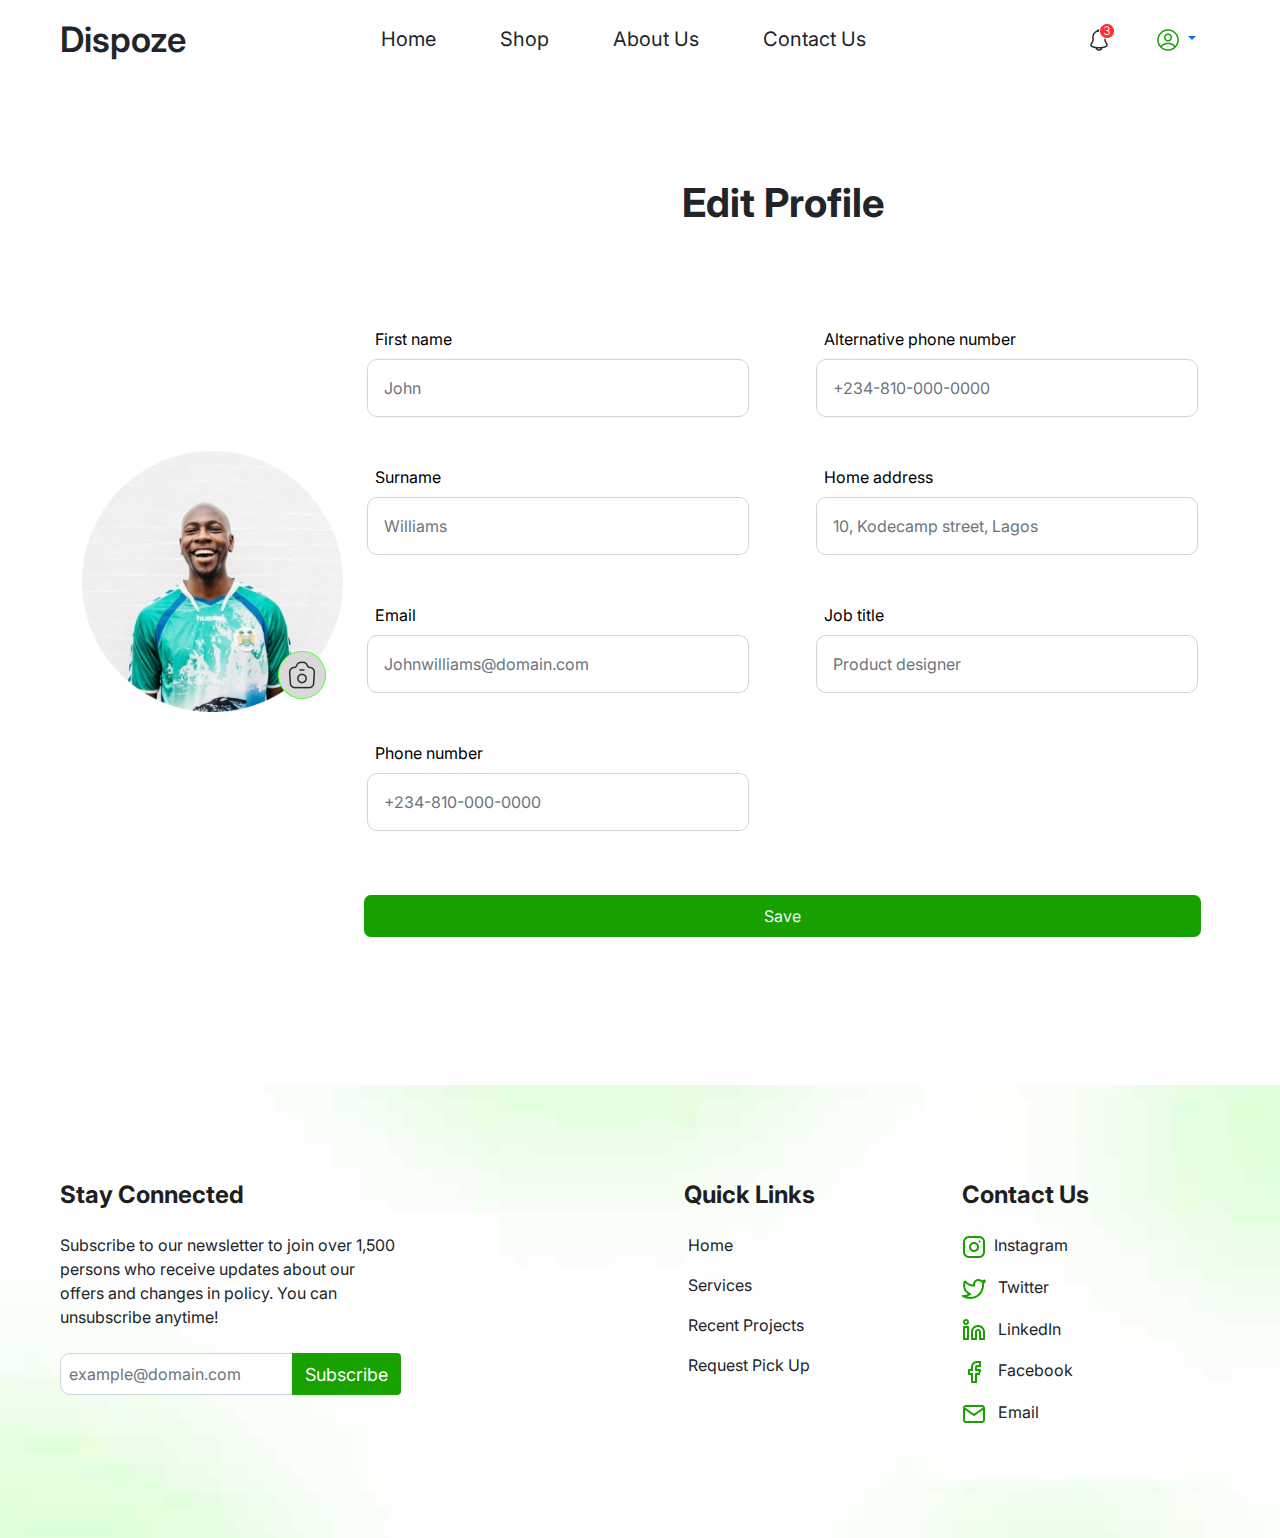
==== edit.html @ 6ff1b506 "project" ====
<!DOCTYPE html>
<html lang="en">
<head>
    <meta charset="UTF-8">
    <meta http-equiv="X-UA-Compatible" content="IE=edge">
    <meta name="viewport" content="width=device-width, initial-scale=1.0">
    <title>edit-profile</title>
    <link rel="stylesheet" href="css/bootstrap.css">
    <link rel="stylesheet" href="css/bootstrap.min.css">
    <link rel="stylesheet" href="css/style.css">

    <link rel="preconnect" href="https://fonts.googleapis.com">
    <link rel="preconnect" href="https://fonts.gstatic.com" crossorigin>
    <link href="https://fonts.googleapis.com/css2?family=Poppins:ital,wght@0,300;0,400;1,100;1,300;1,400&display=swap" rel="stylesheet">
    
    <link rel="preconnect" href="https://fonts.googleapis.com">
    <link rel="preconnect" href="https://fonts.gstatic.com" crossorigin>
    <link href="https://fonts.googleapis.com/css2?family=Inter:wght@100;200;300;400;500;600;700;800;900&family=Poppins:ital,wght@0,300;0,400;1,100;1,300&display=swap" rel="stylesheet">
</head>
<body>

    <!-- header for non registered members -->
    <header class="container-fluid">
        <nav class="navbar navbar-expand-lg">
            <div class="container-fluid px-2 px-lg-5">
                <a class="navbar-brand text-dark" style="font-weight: 600; font-size: 35px;" href="#">Dispoze</a>
              <button class="navbar-toggler navbar-light border-0" type="button" data-bs-toggle="collapse" data-bs-target="#navbarSupportedContent" aria-controls="navbarSupportedContent" aria-expanded="false" aria-label="Toggle navigation">
                <span class="navbar-toggler-icon"></span>
              </button>
              <div class="collapse navbar-collapse" id="navbarSupportedContent">
                <ul class="navbar-nav ms-auto mb-lg-0">
                    <li class="nav-item me-4">
                        <a class="text-decoration-none text-dark d-lg-none" style="font-weight: 400; font-size: 18px;" href="#">MENU</a>
                      </li>
                      <li class="nav-item me-5">
                        <a class="nav-link nv-link active link-dark" style="font-weight: 400; font-size: 20px;" aria-current="page" href="#"><img src="img/home.png" alt="icon" class="me-4 d-lg-none">Home</a>
                      </li>
                  <li class="nav-item me-5">
                    <a class="nav-link nv-link link-dark" style="font-weight: 400; font-size: 20px;" href="shop.html"><img src="img/shop.png" alt="icon" class="me-4 d-lg-none">Shop</a>
                  </li>
                  <li class="nav-item me-5">
                    <a class="nav-link nv-link link-dark" style="font-weight: 400; font-size: 20px;" href="#"> <img src="img/people.png" alt="icon" class="me-4 d-lg-none">About Us</a>
                  </li>
                  
                  <li class="nav-item me-5">
                    <a class="nav-link nv-link link-dark" style="font-weight: 400; font-size: 20px;" href="#"><img src="img/messages-3.png" alt="icon" class="me-4 d-lg-none">Contact Us</a>
                  </li>
                  <li class="d-none">
                    <a class="nav-link disabled">Disabled</a>
                  </li>         
                </ul>
                <ul class="navbar-nav ms-auto mb-2 mb-lg-0">
                    <li class="nav-item mt-1">
                        <button type="button" class="btn btn-outline-white px-0 px-lg-3 py-0 me-lg-3" id="not-btn" data-bs-toggle="modal" data-bs-target="#staticBackdrop">
                            <img src="img/notification.png" class="img-fluid" alt="logo"><span class="d-lg-none ps-1 ms-3" style="font-weight: 400; font-size: 20px;">Notifications</span>
                        </button>
                    </li>
                    <li class="nav-item dropdown d-none d-lg-block">
                      <a class="nav-link dropdown-toggle me-lg-3" href="#" id="navbarDropdown" role="button" data-bs-toggle="dropdown" aria-expanded="false">
                        <img src="img/profile-circle.png" class="img-fluid" alt="icon" >
                      </a>
                     
                      <ul class="dropdown-menu dropdown-menu-end" aria-labelledby="navbarDropdown">
                            <li><a class="dropdown-item" style="font-weight: 400; font-size: 18px;" href="#"><img src="img/profile-circle.png" alt="icon" class="me-3">Profile</a></li>
                            <li><hr class="dropdown-divider"></li>
                            <li><a class="dropdown-item" style="font-weight: 400; font-size: 18px; color :#FA0000;" href="#"><img src="img/logout.png" alt="icon" class="me-3">Sign-Out</a></li>
                      </ul>
                    </li>
                    <li class="nav-item mb-1 d-lg-none">
                        <a class="nav-link link-dark" href="#"><img src="img/profile-circle.png" alt="icon"><span class="d-lg-none ps-4" style="font-weight: 400; font-size: 24px;">Profile</span></a>
                    </li>
                    <li class="nav-item mb-1 d-lg-none">
                        <a class="nav-link" href="#" style="font-weight: 400; font-size: 24px; color :#FA0000;"><img src="img/logout.png" alt="icon" class="pe-4">Sign-Out</a>
                    </li>
                </ul>
              </div>
            </div>
        </nav>
    </header>


    <section id="hero">
        <div>
            <div class="container-fluid">
                <div class="row outskirt">
                    <div class="col-lg-3 col-12 d-flex align-items-center text-center marg-btm">
                        <div class="image-section position-relative">
                            <h1 class="fw-bold d-lg-none my-4 mt-4" id="nav-toggler">Edit Profile</h1>
                            <img src="img/Ellipse 35.png" alt="image of John" class="img-fluid first-img">
                            <img src="img/Group 17.png" alt="" class="img-fluid position-absolute secnd-img">
                        </div>
                    </div>
                    <div class="col-lg-9 col-12">
                        <div class="text-section text-center d-none d-lg-block">
                            <h1 class="fw-bold">Edit Profile</h1>
                        </div>
                        <div class="form-section">
                            <div class="row">
                                <div class="d-lg-flex justify-content-between">
                                    <div class="col-lg-6 col-12 first">
                                        <form action="">
                                            <div class="mb-5">
                                                <label for="first_name" class="form-label ms-2">First name</label>
                                                <input type="text" class="form-control p-3" id="first_name" aria-describedby="emailHelp" placeholder="John">
                                            </div>
                                            <div class="mb-5">
                                                <label for="surname" class="form-label ms-2">Surname</label>
                                                <input type="text" class="form-control p-3" id="surname" aria-describedby="emailHelp" placeholder="Williams">
                                            </div>
                                            <div class="mb-5">
                                                <label for="exampleInputEmail1" class="form-label ms-2">Email</label>
                                                <input type="email" class="form-control p-3" id="exampleInputEmail1" aria-describedby="emailHelp" placeholder="Johnwilliams@domain.com">
                                            </div>
                                            <div class="mb-5">
                                                <label for="phone_no" class="form-label ms-2">Phone number</label>
                                                <input type="number" class="form-control p-3" id="phone_no" aria-describedby="emailHelp" placeholder="+234-810-000-0000">
                                            </div>
                                        </form>
                                    </div>
                                    <div class="col-lg-6 col-12 secnd">
                                        <form action="">
                                            <div class="mb-5">
                                                <label for="phone_no" class="form-label ms-2">Alternative phone number</label>
                                                <input type="number" class="form-control p-3" id="phone_no" aria-describedby="emailHelp" placeholder="+234-810-000-0000">
                                            </div>
                                            <div class="mb-5">
                                                <label for="home_address" class="form-label ms-2">Home address</label>
                                                <input type="text" class="form-control p-3" id="home_address" aria-describedby="emailHelp" placeholder="10, Kodecamp street, Lagos">
                                            </div>
                                            <div class="mb-5">
                                                <label for="Product_designer" class="form-label ms-2">Job title</label>
                                                <input type="text" class="form-control p-3" id="exampleInputEmail1" aria-describedby="emailHelp" placeholder="Product designer">
                                            </div>
                                        </form>
                                    </div>
                                </div>
                                <div class="btn-sectionII mt-3 mb-5">
                                    <div class="d-grid mx-auto">
                                        <button class="btn text-light p-2" type="button">Save</button>
                                    </div>
                                </div>
                            </div>
                        </div>
                    </div>
                </div>
            </div>
        </div>
    </section>

    <footer class="container-fluid">
        <div class=" px-2 px-lg-5 py-5">
            <div class="row my-lg-5">
              <div class="col-12 col-lg-6 col-md-12 mb-4 mb-lg-0">
                <h6 class="mb-4" style="font-weight: 700; font-size: 24px; color: #1F1F1F;">Stay Connected</h6>
                <p id="width" class="w-75 mb-4 width-md" style="font-weight: 400; font-size: 16px;">Subscribe to our newsletter to join over 1,500 persons who receive updates about our offers and changes in policy. You can unsubscribe anytime!</p>
                <div class="input-group flex-column flex-md-row flex-lg-row w-75" id="width">
                    <input type="email" class="form-control mb-3 mb-md-0 mb-lg-0 p-2" placeholder="example@domain.com" aria-label="Recipient's email" aria-describedby="button-addon2" id="width">
                    <button class="btn py-0" style="font-weight: 400; font-size: 18px; background-color:  #17A200; color: #fff;" type="button" id="button-addon2">Subscribe</button>
                </div>
              </div>
              <div class="col-12 col-lg-6 col-md-12 ps-lg-5 pt-3 pt-md-2 pt-lg-0">
                <div class="row">
                    <div class="col-12 col-md-6 ps-lg-2 pe-md-5">
                        <h6 class="mb-4" style="font-weight: 700; font-size: 24px; color: #1F1F1F;">Quick Links</h6>
                        <ul class="list-unstyled ps-1">
                            <li class="mb-3">
                                <a class="text-decoration-none text-dark" style="font-weight: 400; font-size: 16px; color: #383838;" href="#">Home</a>
                            </li>
                            <li class="mb-3">
                                <a class="text-decoration-none text-dark" style="font-weight: 400; font-size: 16px; color: #383838;" href="#">Services</a>
                            </li>
                            <li class="mb-3"> 
                                <a class="text-decoration-none text-dark" style="font-weight: 400; font-size: 16px; color: #383838;" href="#">Recent Projects</a>
                            </li>
                            <li class="mb-3">
                                <a class="text-decoration-none text-dark" style="font-weight: 400; font-size: 16px; color: #383838;" href="#">Request Pick Up</a>
                            </li>
                        </ul>
                    </div>
                    <div class="col-12 col-md-6 ps-lg-2 ps-md-5">
                        <h6 class="mb-4" style="font-weight: 700; font-size: 24px; color: #1F1F1F;">Contact Us</h6>
                        <ul class="list-unstyled">
                            <li class="mb-3">
                                <a class="text-decoration-none text-dark" style="font-weight: 400; font-size: 16px; color: #383838;" href="#"><img src="img/instagram 1.png" alt="logo" class="me-2">Instagram</a>
                            </li>
                            <li class="mb-3">
                                <a class="text-decoration-none text-dark" style="font-weight: 400; font-size: 16px; color: #383838;" href="#"><img src="img/twitter 1.png" alt="logo" class="me-2"> Twitter</a>
                            </li>
                            <li class="mb-3">
                                <a class="text-decoration-none text-dark" style="font-weight: 400; font-size: 16px; color: #383838;" href="#"><img src="img/linkedin 1.png" alt="logo" class="me-2"> LinkedIn</a>
                            </li>
                            <li class="mb-3">
                                <a class="text-decoration-none text-dark" style="font-weight: 400; font-size: 16px; color: #383838;" href="#"><img src="img/facebook 1.png" alt="logo" class="me-2"> Facebook</a>
                            </li>
                            <li class="mb-3">
                                <a class="text-decoration-none text-dark" style="font-weight: 400; font-size: 16px; color: #383838;" href="mailto:somebody@domain.com"><img src="img/mail 1.png" alt="logo" class="me-2"> Email</a>
                            </li>
                        </ul>
                    </div>
                  </div>
              </div>
            </div>
        </div>
    </footer>
    
    <script src="js/bootstrap.min.js"></script>
    <script src="js/header-footer-new.js"></script>
    <script src="js/edit.js"></script>

</body>
</html>
---- css/style.css ----
* {
    padding: 0;
    margin: 0;
    box-sizing: border-box;
}

body {
    font-family: 'Inter', sans-serif !important;
}



/* header, footer {
    font-family: 'Inter', sans-serif !important;
} */

.nv-link:hover {
    color: #17A200 !important;
    border-bottom: 4px solid #17A200 !important;
}

.nv-lin:hover, footer a:hover {
    text-decoration: underline !important;
}

footer {
    background: url(../img/background_3.jpg) center/cover no-repeat;
}

#width {
    width: 60% !important;
}

#nav-toggler {
    /* position: absolute; */
    left: 0%;
    top: -37%;
    border: none !important;
}



#hero .outskirt {
    padding: 100px 70px;
}

#hero .first, #hero .secnd {
    width: 46%;
}

label {
    color: #000000;
}

input[type= text], input[type= email], input[type= number], input[type="password"] {
    border-radius: 10px;
}

.text-section {
    margin-bottom: 100px;
}
.btn-section {
    background: #17A200;
    opacity: 0.5;
    border-radius: 7px;
    width: 98%;
    margin: auto;
}
.btn-sectionII {
    background: #17A100;
    border-radius: 7px;
    width: 98%;
    margin: auto;
}

.secnd-img {
    bottom: 5%;
    left: 75%;
}
/* .btn-sectionIII {
    background: #18a20083;
    background: #19A200;
    opacity: 0.5;
    border-radius: 7px;
    width: 99%;
    margin: auto;
} */

/* .secnd-img {
    bottom: 5%;
    left: 75%;
} */

/* #login .login-form {
    width: 55%;
} */

/* #login .text-area {
    margin: 80px 0;
} */

/* #login a:hover {
    text-decoration: underline !important;
} */




 
/* .line-box {
    position: relative;
    width: 60%;
    height: 20px;
    margin: auto;
} */

/* .line {
    width: 100%;
    position: absolute;
    z-index: -50;
} */

/* .text {
    width: 30%;
    height: 20px;
    background-color: white;
    margin: auto;
    text-align: center;
    z-index: 50;
} */


/* #login .view {
    bottom: 12%;
    right: 0;
} */


/* #login .account {
    margin-bottom: 80px;
} */

/* #login .line-box {
    margin-bottom: 40px;
} */


/* #show {
    display: none;
} */

/* .view-eye {
    display: block !important;
} */

/* .hide-eye {
    display: none !important;
} */

/* .view:focus {
    box-shadow: none !important;
} */





@media (max-width: 426px) {

    #width {
        width: 100% !important;
    }

    .input-group .form-control, .input-group #button-addon2  {
        border-radius: 7px !important;
    }



    #hero .outskirt {
        padding: 0;
        /* margin: 0 !important; */
    }

    .image-section {
        width: 100%;
        margin: auto;
    }

    .image-section .first-img {
        width: 50%;
        text-align: center !important;
        margin: auto !important;
    }

    .image-section .secnd-img {
        width: 10%;
        bottom: 5%;
        left: 65%;
    }

    #hero .first, #hero .secnd {
        width: 100%;
    }

    .btn-section, .btn-sectionII {
        width: 50%;
        margin-bottom: 150px !important;
    }

    .contact {
        margin-top: 20px !important;
    }

    .mb-5 {
        margin-bottom: 20px !important;
    }

    .marg-btm {
        margin-bottom: 50px;
    }

    #width {
        width: 100% !important;
    }

    .input-group .form-control, .input-group #button-addon2  {
        border-radius: 7px !important;
    }

    .navbar a {
        font-size: 30px !important;
    }

    /* #login .text-area p {
        font-size: 13px;
    } */

    /* #login .login-form {
        width: 100%;
    } */

    /* .line-box {
        width: 100%;
    } */
    
    /* .text {
        width: 40%;
    } */

    /* .line-box p {
        font-size: 13px;
    } */
}



@media (min-width: 427px) and (max-width: 800px) {


    .nav-link {
        color: black !important;
    }

    .nav-link.active {
        border-bottom: none !important;
    }

    #sign-up {
        background-color: transparent !important;
    }

    .width-md {
        width: 100% !important;
    }



    #hero .outskirt {
        padding: 0;
        /* margin: 0 !important; */
    }

    .image-section {
        width: 100%;
        margin: auto;
    }

    .image-section .first-img {
        width: 40%;
        text-align: center !important;
        margin: auto !important;
    }

    .image-section .secnd-img {
        width: 8%;
        bottom: 5%;
        left: 60%;
    }

    #hero .first, #hero .secnd {
        width: 100%;
    }

    .btn-section, .btn-sectionII {
        width: 50%;
        margin-bottom: 150px !important;
    }

    .mb-5 {
        margin-bottom: 20px !important;
    }

    .marg-btm {
        margin-bottom: 50px;
    }

    header, #hero {
        padding: 0 50px;
    }

    .navbar {
        padding: 0 30px;
    }

    .nav-link {
        color: black !important;
    }

    .nav-link.active {
        border-bottom: none !important;
    }

    /* #sign-up {
        background-color: transparent !important;
    } */

    .width-md {
        width: 100% !important;
    }

    /* #login .login-form {
        width: 70%;
    } */

    /* .line-box {
        width: 70%;
    } */

    /* .text {
        width: 45%;
    } */
}












/* @import url('https://fonts.googleapis.com/css2?family=Inter:wght@400;600&display=swap'); */






/* footer background */
/* .last {
    height: 60vh;
    width: 100%;
    background-color: rgba(141, 240, 121, 0.056); 
    position: relative;
    overflow: hidden;
    z-index: -10;
}

.sidefade1 {
    position: absolute;
    width: 10%;
    height: 10vh;
    background-color: rgba(141, 240, 121, 0.1); 
    border-radius: 50%;
    right: -1%;
    top: -6%;
    box-shadow: 2px 25px 25px 55px rgba(141, 240, 121, 0.1);
    z-index: -5;
}

.sidefade2 {
    position: absolute;
    width: 10%;
    height: 10vh;
    background-color: rgba(141, 240, 121, 0.1);
    border-radius: 50%;
    left: -1%;
    bottom: -6%;
    box-shadow: 2px 25px 25px 55px rgba(141, 240, 121, 0.1);
    z-index: -5;
}

.sidefade3 {
    position: absolute;
    width: 10%;
    height: 10vh;
    background-color: rgba(141, 240, 121, 0.1);
    border-radius: 50%;
    left: 15%;
    top: -2%;
    box-shadow: 2px 25px 25px 55px rgba(141, 240, 121, 0.1);
    z-index: -5;
}

.sidefade4 {
    position: absolute;
    width: 10%;
    height: 10vh;
    background-color: rgba(141, 240, 121, 0.1);
    border-radius: 50%;
    right: 15%;
    bottom: -2%;
    box-shadow: 2px 25px 25px 55px rgba(141, 240, 121, 0.1);
    z-index: -5;
}

.container-flex {
    display: flex;
    justify-content: space-between;
    align-items: center;
    width: 80%;
    margin: auto;
    height: 100%;
} */
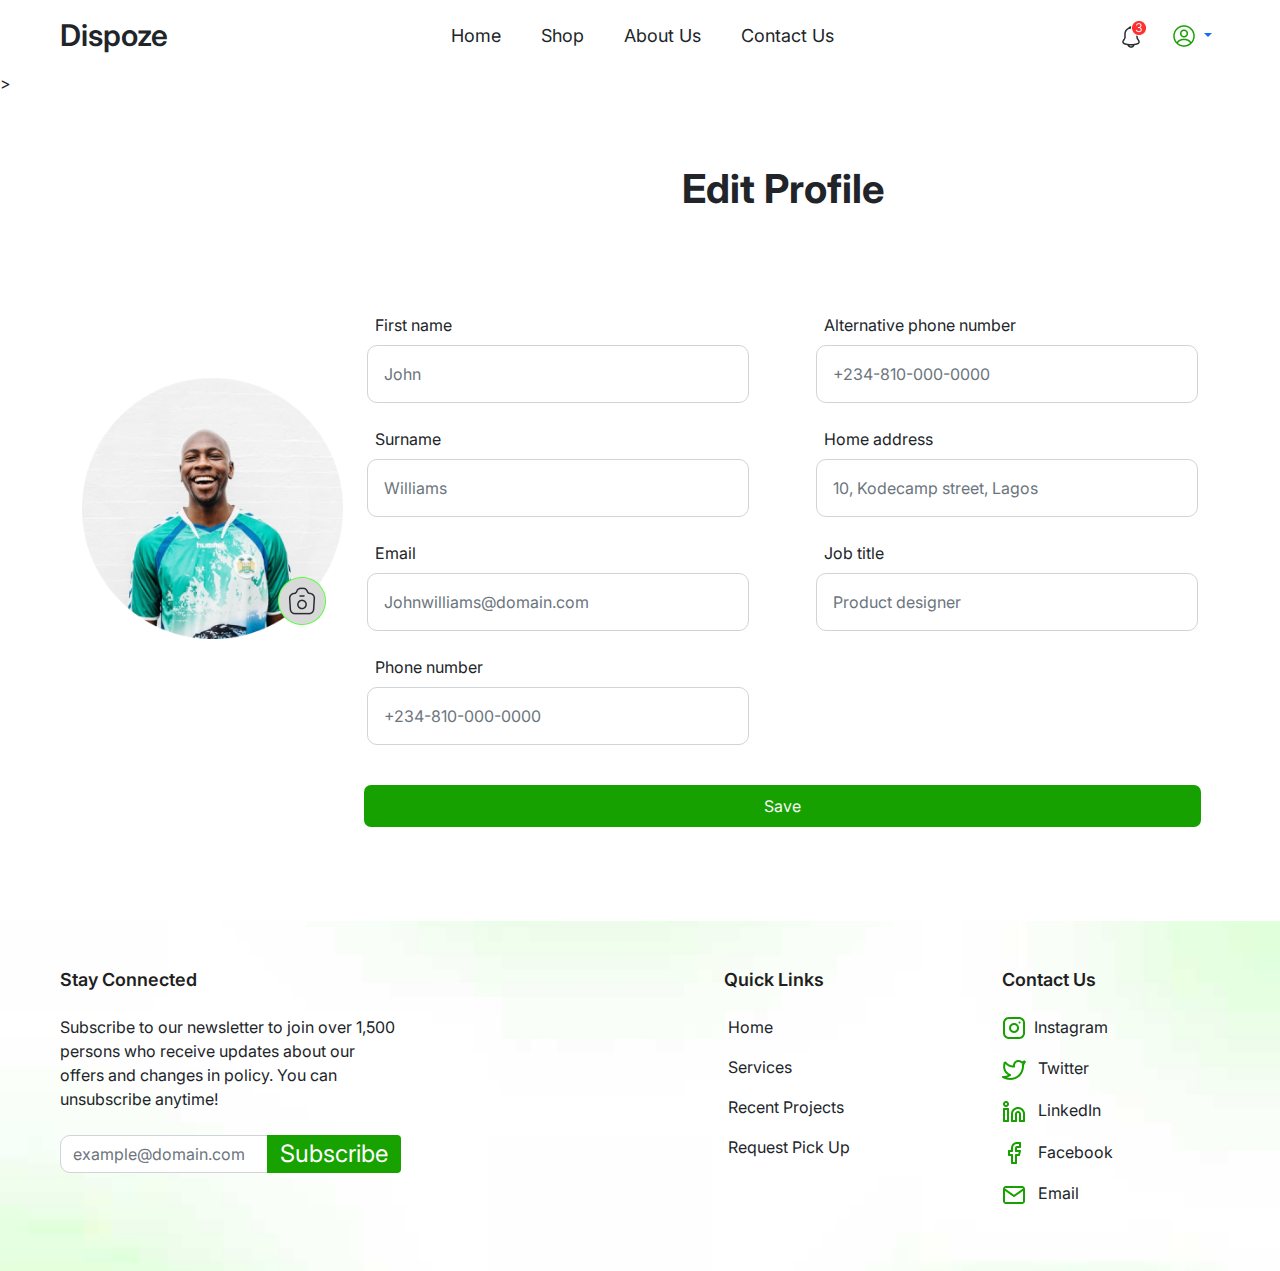
==== commit c1b8b1a1: "kodecamp-dizpose-profile" ====
--- a/edit.html
+++ b/edit.html
@@ -19,31 +19,30 @@
 </head>
 <body>
 
-    <!-- header for non registered members -->
+    <!-- header for registered users -->
     <header class="container-fluid">
         <nav class="navbar navbar-expand-lg">
             <div class="container-fluid px-2 px-lg-5">
-                <a class="navbar-brand text-dark" style="font-weight: 600; font-size: 35px;" href="#">Dispoze</a>
-              <button class="navbar-toggler navbar-light border-0" type="button" data-bs-toggle="collapse" data-bs-target="#navbarSupportedContent" aria-controls="navbarSupportedContent" aria-expanded="false" aria-label="Toggle navigation">
+              <a class="navbar-brand text-dark" style="font-weight: 600; font-size: 30px;" href="#">Dispoze</a>
+              <button class="navbar-toggler navbar-light" type="button" data-bs-toggle="collapse" data-bs-target="#navbarSupportedContent" aria-controls="navbarSupportedContent" aria-expanded="false" aria-label="Toggle navigation">
                 <span class="navbar-toggler-icon"></span>
               </button>
               <div class="collapse navbar-collapse" id="navbarSupportedContent">
                 <ul class="navbar-nav ms-auto mb-lg-0">
-                    <li class="nav-item me-4">
-                        <a class="text-decoration-none text-dark d-lg-none" style="font-weight: 400; font-size: 18px;" href="#">MENU</a>
-                      </li>
-                      <li class="nav-item me-5">
-                        <a class="nav-link nv-link active link-dark" style="font-weight: 400; font-size: 20px;" aria-current="page" href="#"><img src="img/home.png" alt="icon" class="me-4 d-lg-none">Home</a>
-                      </li>
-                  <li class="nav-item me-5">
-                    <a class="nav-link nv-link link-dark" style="font-weight: 400; font-size: 20px;" href="shop.html"><img src="img/shop.png" alt="icon" class="me-4 d-lg-none">Shop</a>
-                  </li>
-                  <li class="nav-item me-5">
-                    <a class="nav-link nv-link link-dark" style="font-weight: 400; font-size: 20px;" href="#"> <img src="img/people.png" alt="icon" class="me-4 d-lg-none">About Us</a>
-                  </li>
-                  
-                  <li class="nav-item me-5">
-                    <a class="nav-link nv-link link-dark" style="font-weight: 400; font-size: 20px;" href="#"><img src="img/messages-3.png" alt="icon" class="me-4 d-lg-none">Contact Us</a>
+                  <li class="nav-item me-4">
+                    <a class="text-decoration-none text-dark d-lg-none" style="font-weight: 400; font-size: 18px;" href="#">MENU</a>
+                  </li>
+                  <li class="nav-item me-4">
+                    <a class="nav-link link-dark" style="font-weight: 400; font-size: 18px;" aria-current="page" href="#"><img src="img/home.png" alt="icon" class="me-4 d-lg-none">Home</a>
+                  </li>
+                  <li class="nav-item me-4">
+                    <a class="nav-link link-dark" style="font-weight: 400; font-size: 18px;" href="shop.html"><img src="img/shop.png" alt="icon" class="me-4 d-lg-none">Shop</a>
+                  </li>
+                  <li class="nav-item me-4">
+                    <a class="nav-link link-dark" style="font-weight: 400; font-size: 18px;" href="#"> <img src="img/people.png" alt="icon" class="me-4 d-lg-none">About Us</a>
+                  </li>
+                  <li class="nav-item me-4">
+                    <a class="nav-link link-dark" style="font-weight: 400; font-size: 18px;" href="#"><img src="img/messages-3.png" alt="icon" class="me-4 d-lg-none">Contact Us</a>
                   </li>
                   <li class="d-none">
                     <a class="nav-link disabled">Disabled</a>
@@ -51,19 +50,18 @@
                 </ul>
                 <ul class="navbar-nav ms-auto mb-2 mb-lg-0">
                     <li class="nav-item mt-1">
-                        <button type="button" class="btn btn-outline-white px-0 px-lg-3 py-0 me-lg-3" id="not-btn" data-bs-toggle="modal" data-bs-target="#staticBackdrop">
-                            <img src="img/notification.png" class="img-fluid" alt="logo"><span class="d-lg-none ps-1 ms-3" style="font-weight: 400; font-size: 20px;">Notifications</span>
+                        <button type="button" class="btn btn-outline-white px-0 px-lg-3 py-0" id="not-btn" data-bs-toggle="modal" data-bs-target="#staticBackdrop">
+                            <img src="img/notification.png" alt="logo"><span class="d-lg-none ps-1 ms-3" style="font-weight: 400; font-size: 18px;">Notifications</span>
                         </button>
                     </li>
                     <li class="nav-item dropdown d-none d-lg-block">
-                      <a class="nav-link dropdown-toggle me-lg-3" href="#" id="navbarDropdown" role="button" data-bs-toggle="dropdown" aria-expanded="false">
-                        <img src="img/profile-circle.png" class="img-fluid" alt="icon" >
+                      <a class="nav-link dropdown-toggle" href="#" id="navbarDropdown" role="button" data-bs-toggle="dropdown" aria-expanded="false">
+                        <img src="img/profile-circle.png" alt="icon">
                       </a>
-                     
                       <ul class="dropdown-menu dropdown-menu-end" aria-labelledby="navbarDropdown">
-                            <li><a class="dropdown-item" style="font-weight: 400; font-size: 18px;" href="#"><img src="img/profile-circle.png" alt="icon" class="me-3">Profile</a></li>
-                            <li><hr class="dropdown-divider"></li>
-                            <li><a class="dropdown-item" style="font-weight: 400; font-size: 18px; color :#FA0000;" href="#"><img src="img/logout.png" alt="icon" class="me-3">Sign-Out</a></li>
+                        <li><a class="dropdown-item" style="font-weight: 400; font-size: 18px;" href="#"><img src="img/profile-circle.png" alt="icon" class="me-3">Profile</a></li>
+                        <li><hr class="dropdown-divider"></li>
+                        <li><a class="dropdown-item" style="font-weight: 400; font-size: 18px; color :#FA0000;" href="#"><img src="img/logout.png" alt="icon" class="me-3">Sign-Out</a></li>
                       </ul>
                     </li>
                     <li class="nav-item mb-1 d-lg-none">
@@ -76,7 +74,7 @@
               </div>
             </div>
         </nav>
-    </header>
+    </header>>
 
 
     <section id="hero">
@@ -85,7 +83,7 @@
                 <div class="row outskirt">
                     <div class="col-lg-3 col-12 d-flex align-items-center text-center marg-btm">
                         <div class="image-section position-relative">
-                            <h1 class="fw-bold d-lg-none my-4 mt-4" id="nav-toggler">Edit Profile</h1>
+                            <h1 class="fw-bold d-lg-none my-4 mt-3" id="nav-toggler">Edit Profile</h1>
                             <img src="img/Ellipse 35.png" alt="image of John" class="img-fluid first-img">
                             <img src="img/Group 17.png" alt="" class="img-fluid position-absolute secnd-img">
                         </div>
@@ -99,19 +97,19 @@
                                 <div class="d-lg-flex justify-content-between">
                                     <div class="col-lg-6 col-12 first">
                                         <form action="">
-                                            <div class="mb-5">
+                                            <div class="mb-4">
                                                 <label for="first_name" class="form-label ms-2">First name</label>
                                                 <input type="text" class="form-control p-3" id="first_name" aria-describedby="emailHelp" placeholder="John">
                                             </div>
-                                            <div class="mb-5">
+                                            <div class="mb-4">
                                                 <label for="surname" class="form-label ms-2">Surname</label>
                                                 <input type="text" class="form-control p-3" id="surname" aria-describedby="emailHelp" placeholder="Williams">
                                             </div>
-                                            <div class="mb-5">
+                                            <div class="mb-4">
                                                 <label for="exampleInputEmail1" class="form-label ms-2">Email</label>
                                                 <input type="email" class="form-control p-3" id="exampleInputEmail1" aria-describedby="emailHelp" placeholder="Johnwilliams@domain.com">
                                             </div>
-                                            <div class="mb-5">
+                                            <div class="mb-4">
                                                 <label for="phone_no" class="form-label ms-2">Phone number</label>
                                                 <input type="number" class="form-control p-3" id="phone_no" aria-describedby="emailHelp" placeholder="+234-810-000-0000">
                                             </div>
@@ -119,22 +117,22 @@
                                     </div>
                                     <div class="col-lg-6 col-12 secnd">
                                         <form action="">
-                                            <div class="mb-5">
+                                            <div class="mb-4">
                                                 <label for="phone_no" class="form-label ms-2">Alternative phone number</label>
                                                 <input type="number" class="form-control p-3" id="phone_no" aria-describedby="emailHelp" placeholder="+234-810-000-0000">
                                             </div>
-                                            <div class="mb-5">
+                                            <div class="mb-4">
                                                 <label for="home_address" class="form-label ms-2">Home address</label>
                                                 <input type="text" class="form-control p-3" id="home_address" aria-describedby="emailHelp" placeholder="10, Kodecamp street, Lagos">
                                             </div>
-                                            <div class="mb-5">
+                                            <div class="mb-4">
                                                 <label for="Product_designer" class="form-label ms-2">Job title</label>
                                                 <input type="text" class="form-control p-3" id="exampleInputEmail1" aria-describedby="emailHelp" placeholder="Product designer">
                                             </div>
                                         </form>
                                     </div>
                                 </div>
-                                <div class="btn-sectionII mt-3 mb-5">
+                                <div class="btn-sectionII mt-3 mb-4">
                                     <div class="d-grid mx-auto">
                                         <button class="btn text-light p-2" type="button">Save</button>
                                     </div>
@@ -148,20 +146,20 @@
     </section>
 
     <footer class="container-fluid">
-        <div class=" px-2 px-lg-5 py-5">
-            <div class="row my-lg-5">
-              <div class="col-12 col-lg-6 col-md-12 mb-4 mb-lg-0">
-                <h6 class="mb-4" style="font-weight: 700; font-size: 24px; color: #1F1F1F;">Stay Connected</h6>
+        <div class="px-2 px-lg-5 py-5">
+            <div class="row">
+              <div class="col-12 col-lg-6 col-md-12 mb-4 mb-lg-0"> 
+                <h6 class="mb-4" style="font-weight: 600; font-size: 18px; color: #1F1F1F;">Stay Connected</h6>
                 <p id="width" class="w-75 mb-4 width-md" style="font-weight: 400; font-size: 16px;">Subscribe to our newsletter to join over 1,500 persons who receive updates about our offers and changes in policy. You can unsubscribe anytime!</p>
                 <div class="input-group flex-column flex-md-row flex-lg-row w-75" id="width">
-                    <input type="email" class="form-control mb-3 mb-md-0 mb-lg-0 p-2" placeholder="example@domain.com" aria-label="Recipient's email" aria-describedby="button-addon2" id="width">
-                    <button class="btn py-0" style="font-weight: 400; font-size: 18px; background-color:  #17A200; color: #fff;" type="button" id="button-addon2">Subscribe</button>
+                    <input type="email" class="form-control mb-3 mb-md-0 mb-lg-0" placeholder="example@domain.com" aria-label="Recipient's email" aria-describedby="button-addon2" id="width">
+                    <button class="btn py-0" style="font-weight: 400; font-size: 24px; background-color:  #17A200; color: #fff;" type="button" id="button-addon2">Subscribe</button>
                 </div>
               </div>
-              <div class="col-12 col-lg-6 col-md-12 ps-lg-5 pt-3 pt-md-2 pt-lg-0">
+              <div class="col-12 col-lg-6 col-md-12 ps-lg-5">
                 <div class="row">
-                    <div class="col-12 col-md-6 ps-lg-2 pe-md-5">
-                        <h6 class="mb-4" style="font-weight: 700; font-size: 24px; color: #1F1F1F;">Quick Links</h6>
+                    <div class="col-12 col-md-6 ps-lg-5 pe-md-5">
+                        <h6 class="mb-4" style="font-weight: 600; font-size: 18px; color: #1F1F1F;">Quick Links</h6>
                         <ul class="list-unstyled ps-1">
                             <li class="mb-3">
                                 <a class="text-decoration-none text-dark" style="font-weight: 400; font-size: 16px; color: #383838;" href="#">Home</a>
@@ -177,8 +175,8 @@
                             </li>
                         </ul>
                     </div>
-                    <div class="col-12 col-md-6 ps-lg-2 ps-md-5">
-                        <h6 class="mb-4" style="font-weight: 700; font-size: 24px; color: #1F1F1F;">Contact Us</h6>
+                    <div class="col-12 col-md-6 ps-lg-5 ps-md-5">
+                        <h6 class="mb-4" style="font-weight: 600; font-size: 18px; color: #1F1F1F;">Contact Us</h6>
                         <ul class="list-unstyled">
                             <li class="mb-3">
                                 <a class="text-decoration-none text-dark" style="font-weight: 400; font-size: 16px; color: #383838;" href="#"><img src="img/instagram 1.png" alt="logo" class="me-2">Instagram</a>
--- a/css/style.css
+++ b/css/style.css
@@ -41,16 +41,16 @@
 
 
 #hero .outskirt {
-    padding: 100px 70px;
+    padding: 70px 70px;
 }
 
 #hero .first, #hero .secnd {
     width: 46%;
 }
 
-label {
+/* label {
     color: #000000;
-}
+} */
 
 input[type= text], input[type= email], input[type= number], input[type="password"] {
     border-radius: 10px;
@@ -175,6 +175,16 @@
         border-radius: 7px !important;
     }
 
+
+
+    .nv-link:hover {
+        color: #17A200 !important;
+        border-bottom: 4px solid #17A200 !important;
+    }
+
+    .item:hover {
+        color: #17A100 !important;
+    }
 
 
     #hero .outskirt {
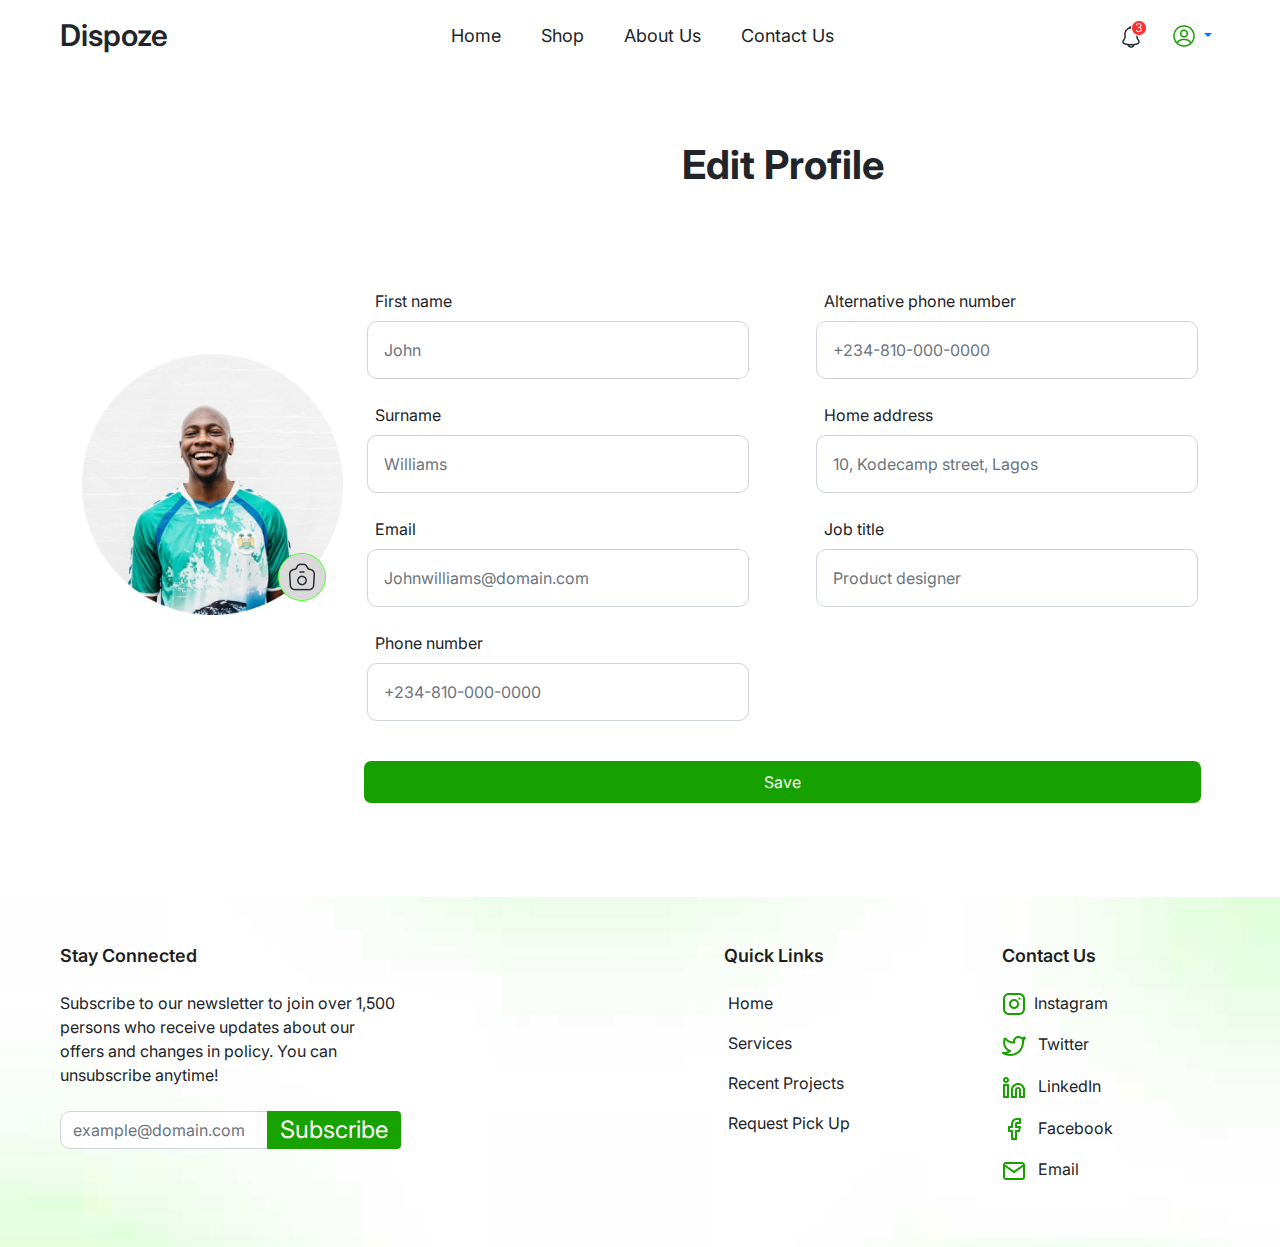
==== commit 1fb02f83: "kodecamp-dizpose-profile" ====
--- a/edit.html
+++ b/edit.html
@@ -74,7 +74,7 @@
               </div>
             </div>
         </nav>
-    </header>>
+    </header>
 
 
     <section id="hero">
--- a/css/style.css
+++ b/css/style.css
@@ -177,14 +177,35 @@
 
 
 
-    .nv-link:hover {
+    /* .nav-link {
+        color: black !important;
+    } */
+
+    /* .nav-link .active {
+        border-bottom: none !important;
+    } */
+
+    /* #sign-up {
+        background-color: transparent !important;
+    } */
+
+    header .nav-item .nav-link:focus {
+        color: #17A200 !important;
+    }
+
+
+
+
+
+
+    /* .nv-link:hover {
         color: #17A200 !important;
         border-bottom: 4px solid #17A200 !important;
     }
 
     .item:hover {
         color: #17A100 !important;
-    }
+    } */
 
 
     #hero .outskirt {
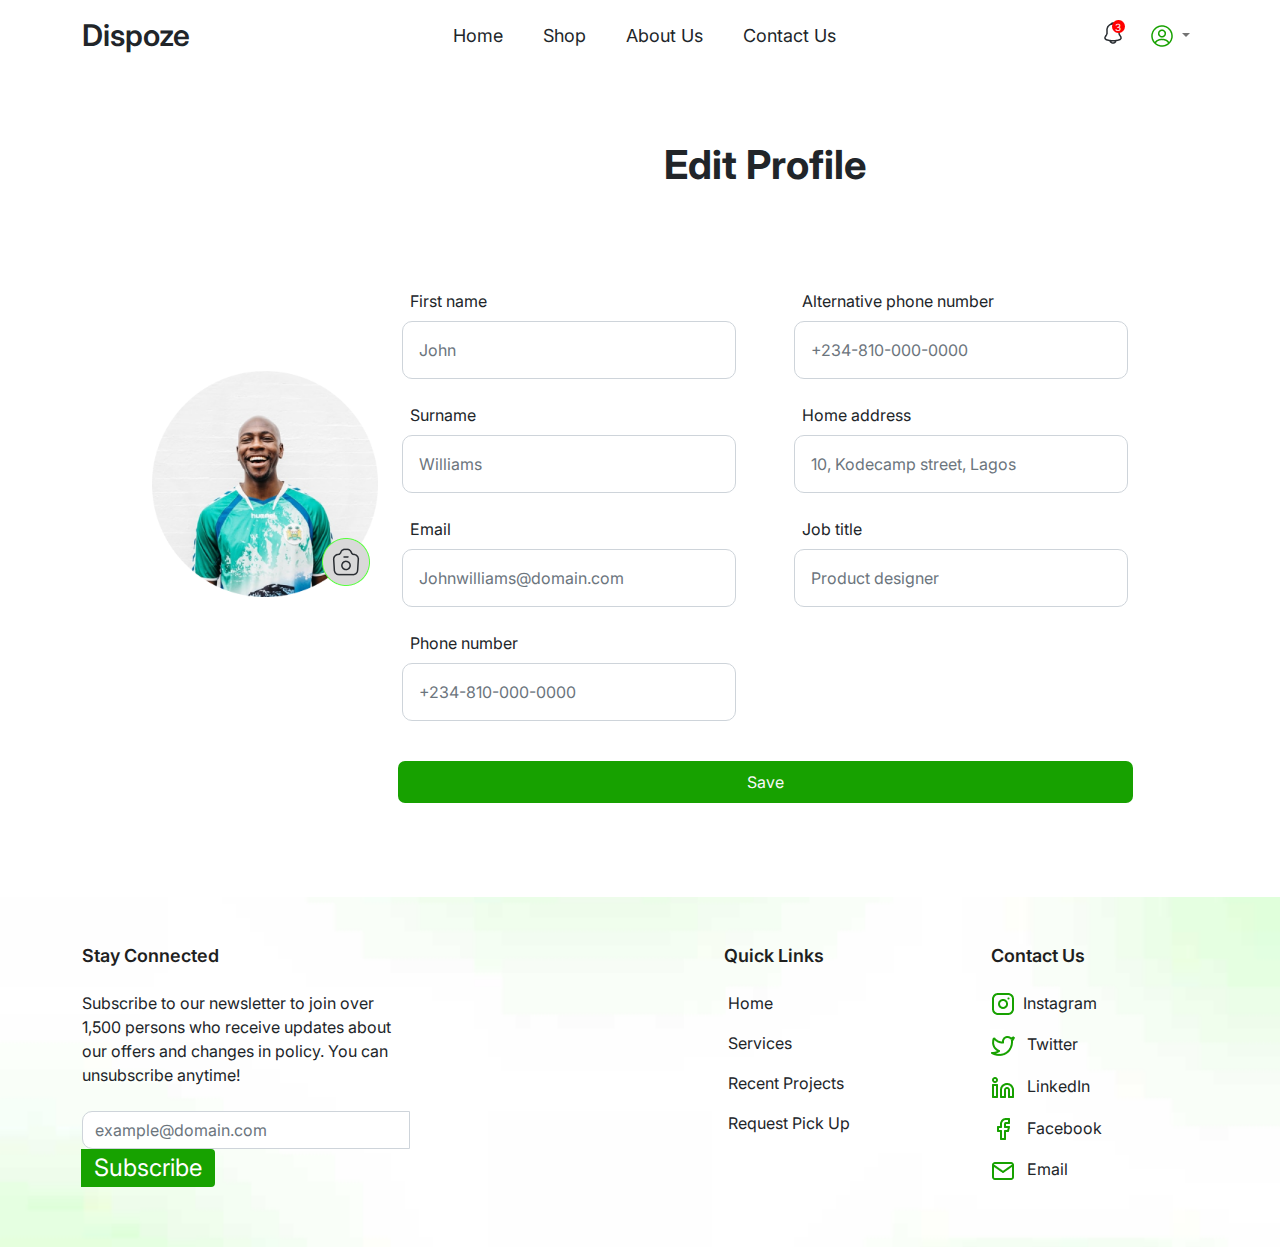
==== commit 8b487742: "kodecamp-dizpose-profile" ====
--- a/edit.html
+++ b/edit.html
@@ -8,6 +8,7 @@
     <link rel="stylesheet" href="css/bootstrap.css">
     <link rel="stylesheet" href="css/bootstrap.min.css">
     <link rel="stylesheet" href="css/style.css">
+    <link rel="stylesheet" href="css/header-footer-loggedin.css">
 
     <link rel="preconnect" href="https://fonts.googleapis.com">
     <link rel="preconnect" href="https://fonts.gstatic.com" crossorigin>
@@ -19,12 +20,11 @@
 </head>
 <body>
 
-    <!-- header for registered users -->
-    <header class="container-fluid">
-        <nav class="navbar navbar-expand-lg">
-            <div class="container-fluid px-2 px-lg-5">
+    <header>
+        <nav class="navbar navbar-light navbar-expand-lg">
+            <div class="container">
               <a class="navbar-brand text-dark" style="font-weight: 600; font-size: 30px;" href="#">Dispoze</a>
-              <button class="navbar-toggler navbar-light" type="button" data-bs-toggle="collapse" data-bs-target="#navbarSupportedContent" aria-controls="navbarSupportedContent" aria-expanded="false" aria-label="Toggle navigation">
+              <button class="navbar-toggler" type="button" data-bs-toggle="collapse" data-bs-target="#navbarSupportedContent" aria-controls="navbarSupportedContent" aria-expanded="false" aria-label="Toggle navigation">
                 <span class="navbar-toggler-icon"></span>
               </button>
               <div class="collapse navbar-collapse" id="navbarSupportedContent">
@@ -33,25 +33,23 @@
                     <a class="text-decoration-none text-dark d-lg-none" style="font-weight: 400; font-size: 18px;" href="#">MENU</a>
                   </li>
                   <li class="nav-item me-4">
-                    <a class="nav-link link-dark" style="font-weight: 400; font-size: 18px;" aria-current="page" href="#"><img src="img/home.png" alt="icon" class="me-4 d-lg-none">Home</a>
-                  </li>
-                  <li class="nav-item me-4">
-                    <a class="nav-link link-dark" style="font-weight: 400; font-size: 18px;" href="shop.html"><img src="img/shop.png" alt="icon" class="me-4 d-lg-none">Shop</a>
-                  </li>
-                  <li class="nav-item me-4">
-                    <a class="nav-link link-dark" style="font-weight: 400; font-size: 18px;" href="#"> <img src="img/people.png" alt="icon" class="me-4 d-lg-none">About Us</a>
-                  </li>
-                  <li class="nav-item me-4">
-                    <a class="nav-link link-dark" style="font-weight: 400; font-size: 18px;" href="#"><img src="img/messages-3.png" alt="icon" class="me-4 d-lg-none">Contact Us</a>
-                  </li>
-                  <li class="d-none">
-                    <a class="nav-link disabled">Disabled</a>
-                  </li>         
+                    <a class="nav-link link-dark text-dark" style="font-weight: 400; font-size: 18px;" aria-current="page" href="registered-user-homepage.html"><img src="img/home.png" alt="icon" class="me-4 d-lg-none">Home</a>
+                  </li>
+                  <li class="nav-item me-4">
+                    <a class="nav-link link-dark text-dark" style="font-weight: 400; font-size: 18px;" href="shop.html"><img src="img/shop.png" alt="icon" class="me-4 d-lg-none">Shop</a>
+                  </li>
+                  <li class="nav-item me-4">
+                    <a class="nav-link link-dark text-dark" style="font-weight: 400; font-size: 18px;" href="about-us-loggedin.html"> <img src="img/people.png" alt="icon" class="me-4 d-lg-none">About Us</a>
+                  </li>
+                  <li class="nav-item me-4">
+                    <a class="nav-link link-dark text-dark" style="font-weight: 400; font-size: 18px;" href="#footer"><img src="img/messages-3.png" alt="icon" class="me-4 d-lg-none">Contact Us</a>
+                  </li>     
                 </ul>
                 <ul class="navbar-nav ms-auto mb-2 mb-lg-0">
                     <li class="nav-item mt-1">
                         <button type="button" class="btn btn-outline-white px-0 px-lg-3 py-0" id="not-btn" data-bs-toggle="modal" data-bs-target="#staticBackdrop">
-                            <img src="img/notification.png" alt="logo"><span class="d-lg-none ps-1 ms-3" style="font-weight: 400; font-size: 18px;">Notifications</span>
+                            <img src="img/blanknotification.png" alt="logo"><span class="d-lg-none ps-1 ms-3" style="font-weight: 400; font-size: 18px;">Notifications</span>
+                            <div class="notification-counter">3</div>
                         </button>
                     </li>
                     <li class="nav-item dropdown d-none d-lg-block">
@@ -59,16 +57,16 @@
                         <img src="img/profile-circle.png" alt="icon">
                       </a>
                       <ul class="dropdown-menu dropdown-menu-end" aria-labelledby="navbarDropdown">
-                        <li><a class="dropdown-item" style="font-weight: 400; font-size: 18px;" href="#"><img src="img/profile-circle.png" alt="icon" class="me-3">Profile</a></li>
+                        <li><a class="dropdown-item" style="font-weight: 400; font-size: 18px;" href="profile.html"><img src="img/profile-circle.png" alt="icon" class="me-3">Profile</a></li>
                         <li><hr class="dropdown-divider"></li>
-                        <li><a class="dropdown-item" style="font-weight: 400; font-size: 18px; color :#FA0000;" href="#"><img src="img/logout.png" alt="icon" class="me-3">Sign-Out</a></li>
+                        <li><a class="dropdown-item" style="font-weight: 400; font-size: 18px; color :#FA0000;" href="login.html"><img src="img/logout.png" alt="icon" class="me-3">Sign-Out</a></li>
                       </ul>
                     </li>
                     <li class="nav-item mb-1 d-lg-none">
-                        <a class="nav-link link-dark" href="#"><img src="img/profile-circle.png" alt="icon"><span class="d-lg-none ps-4" style="font-weight: 400; font-size: 24px;">Profile</span></a>
+                        <a class="nav-link link-dark" href="profile.html"><img src="img/profile-circle.png" alt="icon"><span class="d-lg-none ps-4" style="font-weight: 400; font-size: 18px;">Profile</span></a>
                     </li>
                     <li class="nav-item mb-1 d-lg-none">
-                        <a class="nav-link" href="#" style="font-weight: 400; font-size: 24px; color :#FA0000;"><img src="img/logout.png" alt="icon" class="pe-4">Sign-Out</a>
+                        <a class="nav-link" href="login.html" style="font-weight: 400; font-size: 18px; color :#FA0000;"><img src="img/logout.png" alt="icon" class="pe-4">Sign-Out</a>
                     </li>
                 </ul>
               </div>
@@ -79,7 +77,7 @@
 
     <section id="hero">
         <div>
-            <div class="container-fluid">
+            <div class="container">
                 <div class="row outskirt">
                     <div class="col-lg-3 col-12 d-flex align-items-center text-center marg-btm">
                         <div class="image-section position-relative">
@@ -147,56 +145,58 @@
 
     <footer class="container-fluid">
         <div class="px-2 px-lg-5 py-5">
-            <div class="row">
-              <div class="col-12 col-lg-6 col-md-12 mb-4 mb-lg-0"> 
-                <h6 class="mb-4" style="font-weight: 600; font-size: 18px; color: #1F1F1F;">Stay Connected</h6>
-                <p id="width" class="w-75 mb-4 width-md" style="font-weight: 400; font-size: 16px;">Subscribe to our newsletter to join over 1,500 persons who receive updates about our offers and changes in policy. You can unsubscribe anytime!</p>
-                <div class="input-group flex-column flex-md-row flex-lg-row w-75" id="width">
-                    <input type="email" class="form-control mb-3 mb-md-0 mb-lg-0" placeholder="example@domain.com" aria-label="Recipient's email" aria-describedby="button-addon2" id="width">
-                    <button class="btn py-0" style="font-weight: 400; font-size: 24px; background-color:  #17A200; color: #fff;" type="button" id="button-addon2">Subscribe</button>
-                </div>
-              </div>
-              <div class="col-12 col-lg-6 col-md-12 ps-lg-5">
+            <div class="container">
                 <div class="row">
-                    <div class="col-12 col-md-6 ps-lg-5 pe-md-5">
-                        <h6 class="mb-4" style="font-weight: 600; font-size: 18px; color: #1F1F1F;">Quick Links</h6>
-                        <ul class="list-unstyled ps-1">
-                            <li class="mb-3">
-                                <a class="text-decoration-none text-dark" style="font-weight: 400; font-size: 16px; color: #383838;" href="#">Home</a>
-                            </li>
-                            <li class="mb-3">
-                                <a class="text-decoration-none text-dark" style="font-weight: 400; font-size: 16px; color: #383838;" href="#">Services</a>
-                            </li>
-                            <li class="mb-3"> 
-                                <a class="text-decoration-none text-dark" style="font-weight: 400; font-size: 16px; color: #383838;" href="#">Recent Projects</a>
-                            </li>
-                            <li class="mb-3">
-                                <a class="text-decoration-none text-dark" style="font-weight: 400; font-size: 16px; color: #383838;" href="#">Request Pick Up</a>
-                            </li>
-                        </ul>
-                    </div>
-                    <div class="col-12 col-md-6 ps-lg-5 ps-md-5">
-                        <h6 class="mb-4" style="font-weight: 600; font-size: 18px; color: #1F1F1F;">Contact Us</h6>
-                        <ul class="list-unstyled">
-                            <li class="mb-3">
-                                <a class="text-decoration-none text-dark" style="font-weight: 400; font-size: 16px; color: #383838;" href="#"><img src="img/instagram 1.png" alt="logo" class="me-2">Instagram</a>
-                            </li>
-                            <li class="mb-3">
-                                <a class="text-decoration-none text-dark" style="font-weight: 400; font-size: 16px; color: #383838;" href="#"><img src="img/twitter 1.png" alt="logo" class="me-2"> Twitter</a>
-                            </li>
-                            <li class="mb-3">
-                                <a class="text-decoration-none text-dark" style="font-weight: 400; font-size: 16px; color: #383838;" href="#"><img src="img/linkedin 1.png" alt="logo" class="me-2"> LinkedIn</a>
-                            </li>
-                            <li class="mb-3">
-                                <a class="text-decoration-none text-dark" style="font-weight: 400; font-size: 16px; color: #383838;" href="#"><img src="img/facebook 1.png" alt="logo" class="me-2"> Facebook</a>
-                            </li>
-                            <li class="mb-3">
-                                <a class="text-decoration-none text-dark" style="font-weight: 400; font-size: 16px; color: #383838;" href="mailto:somebody@domain.com"><img src="img/mail 1.png" alt="logo" class="me-2"> Email</a>
-                            </li>
-                        </ul>
-                    </div>
-                  </div>
-              </div>
+                <div class="col-12 col-lg-6 col-md-12 mb-4 mb-lg-0"> 
+                    <h6 class="mb-4" style="font-weight: 600; font-size: 18px; color: #1F1F1F;">Stay Connected</h6>
+                    <p id="width" class="w-75 mb-4 width-md" style="font-weight: 400; font-size: 16px;">Subscribe to our newsletter to join over 1,500 persons who receive updates about our offers and changes in policy. You can unsubscribe anytime!</p>
+                    <div class="input-group flex-column flex-md-row flex-lg-row w-75" id="width">
+                        <input type="email" class="form-control mb-3 mb-md-0 mb-lg-0" placeholder="example@domain.com" aria-label="Recipient's email" aria-describedby="button-addon2" id="width">
+                        <button class="btn py-0" style="font-weight: 400; font-size: 24px; background-color:  #17A200; color: #fff;" type="button" id="button-addon2">Subscribe</button>
+                    </div>
+                </div>
+                <div class="col-12 col-lg-6 col-md-12 ps-lg-5">
+                    <div class="row">
+                        <div class="col-12 col-md-6 ps-lg-5 pe-md-5">
+                            <h6 class="mb-4" style="font-weight: 600; font-size: 18px; color: #1F1F1F;">Quick Links</h6>
+                            <ul class="list-unstyled ps-1">
+                                <li class="mb-3">
+                                    <a class="text-decoration-none text-dark" style="font-weight: 400; font-size: 16px; color: #383838;" href="#">Home</a>
+                                </li>
+                                <li class="mb-3">
+                                    <a class="text-decoration-none text-dark" style="font-weight: 400; font-size: 16px; color: #383838;" href="#">Services</a>
+                                </li>
+                                <li class="mb-3"> 
+                                    <a class="text-decoration-none text-dark" style="font-weight: 400; font-size: 16px; color: #383838;" href="#">Recent Projects</a>
+                                </li>
+                                <li class="mb-3">
+                                    <a class="text-decoration-none text-dark" style="font-weight: 400; font-size: 16px; color: #383838;" href="#">Request Pick Up</a>
+                                </li>
+                            </ul>
+                        </div>
+                        <div class="col-12 col-md-6 ps-lg-5 ps-md-5">
+                            <h6 class="mb-4" style="font-weight: 600; font-size: 18px; color: #1F1F1F;">Contact Us</h6>
+                            <ul class="list-unstyled">
+                                <li class="mb-3">
+                                    <a class="text-decoration-none text-dark" style="font-weight: 400; font-size: 16px; color: #383838;" href="#"><img src="img/instagram 1.png" alt="logo" class="me-2">Instagram</a>
+                                </li>
+                                <li class="mb-3">
+                                    <a class="text-decoration-none text-dark" style="font-weight: 400; font-size: 16px; color: #383838;" href="#"><img src="img/twitter 1.png" alt="logo" class="me-2"> Twitter</a>
+                                </li>
+                                <li class="mb-3">
+                                    <a class="text-decoration-none text-dark" style="font-weight: 400; font-size: 16px; color: #383838;" href="#"><img src="img/linkedin 1.png" alt="logo" class="me-2"> LinkedIn</a>
+                                </li>
+                                <li class="mb-3">
+                                    <a class="text-decoration-none text-dark" style="font-weight: 400; font-size: 16px; color: #383838;" href="#"><img src="img/facebook 1.png" alt="logo" class="me-2"> Facebook</a>
+                                </li>
+                                <li class="mb-3">
+                                    <a class="text-decoration-none text-dark" style="font-weight: 400; font-size: 16px; color: #383838;" href="mailto:somebody@domain.com"><img src="img/mail 1.png" alt="logo" class="me-2"> Email</a>
+                                </li>
+                            </ul>
+                        </div>
+                    </div>
+                </div>
+                </div>
             </div>
         </div>
     </footer>
--- a/css/header-footer-loggedin.css
+++ b/css/header-footer-loggedin.css
@@ -0,0 +1,78 @@
+@import url('https://fonts.googleapis.com/css2?family=Inter:wght@400;600&display=swap');
+
+header, footer {
+    font-family: 'Inter', sans-serif !important;
+}
+
+.nav-link.active {
+    color: #17A200 !important;
+    border-bottom: 5px solid #17A200 !important;
+}
+
+#not-btn:hover, #not-btn:focus {
+    border: 1px solid transparent !important;
+}
+
+.dropdown-item:hover {
+    background: transparent !important;
+}
+
+footer {
+    background: url(../img/background_3.jpg) center/cover no-repeat;
+}
+
+#not-btn {
+    position: relative;
+}
+
+.notification-counter {
+    width: 23%;
+    height: 1.5vh;
+    border-radius: 50%;
+    background: red;
+    color: #ffff;
+    font-size: 10px;
+    position: absolute;
+    top: 0px;
+    right: 16px;
+}
+
+@media (max-width: 1025px) {
+    .notification-counter {
+        width: 20%;
+        height: 3vh;
+    }
+    
+}
+
+@media (max-width: 769px) {
+    .nav-link {
+        color: black;
+    }
+
+    .nav-link.active {
+        border-bottom: none !important;
+    }
+
+    .width-md {
+        width: 100% !important;
+    }
+
+    .notification-counter {
+        width: 8%;
+        top: 5px;
+        left: 12px;
+    }
+}
+
+@media (max-width: 426px) {
+    #width {
+        width: 100% !important;
+    }
+
+    .input-group .form-control, .input-group button{
+        border-radius: 7px!important;
+    }
+}
+
+
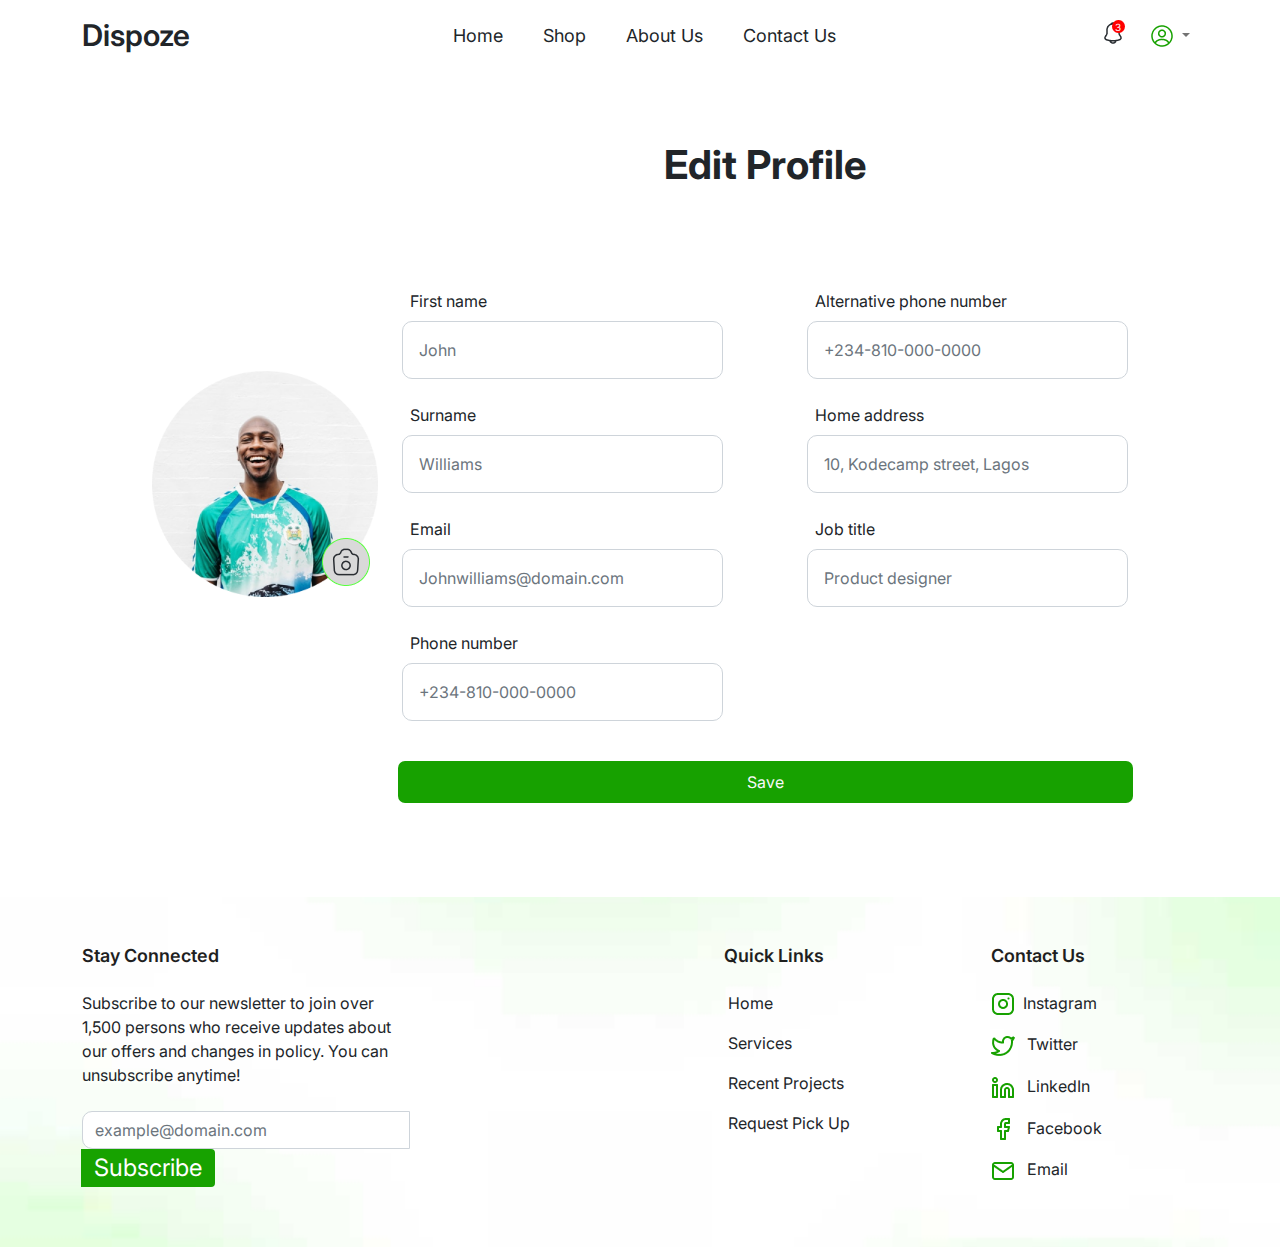
==== commit 62f54d29: "kodecamp-dizpose-profile" ====
--- a/edit.html
+++ b/edit.html
@@ -91,9 +91,9 @@
                             <h1 class="fw-bold">Edit Profile</h1>
                         </div>
                         <div class="form-section">
-                            <div class="row">
-                                <div class="d-lg-flex justify-content-between">
-                                    <div class="col-lg-6 col-12 first">
+                            <div class="row d-lg-flex justify-content-between">
+                                <!-- <div class="d-lg-flex justify-content-between"> -->
+                                    <div class="col-lg-6 col-md-6 col-12 first">
                                         <form action="">
                                             <div class="mb-4">
                                                 <label for="first_name" class="form-label ms-2">First name</label>
@@ -113,7 +113,7 @@
                                             </div>
                                         </form>
                                     </div>
-                                    <div class="col-lg-6 col-12 secnd">
+                                    <div class="col-lg-6 col-md-6 col-12 secnd">
                                         <form action="">
                                             <div class="mb-4">
                                                 <label for="phone_no" class="form-label ms-2">Alternative phone number</label>
@@ -129,7 +129,7 @@
                                             </div>
                                         </form>
                                     </div>
-                                </div>
+                                <!-- </div> -->
                                 <div class="btn-sectionII mt-3 mb-4">
                                     <div class="d-grid mx-auto">
                                         <button class="btn text-light p-2" type="button">Save</button>
--- a/css/style.css
+++ b/css/style.css
@@ -329,9 +329,9 @@
         left: 60%;
     }
 
-    #hero .first, #hero .secnd {
-        width: 100%;
-    }
+    /* #hero .first, #hero .secnd {
+        width: 100%;
+    } */
 
     .btn-section, .btn-sectionII {
         width: 50%;
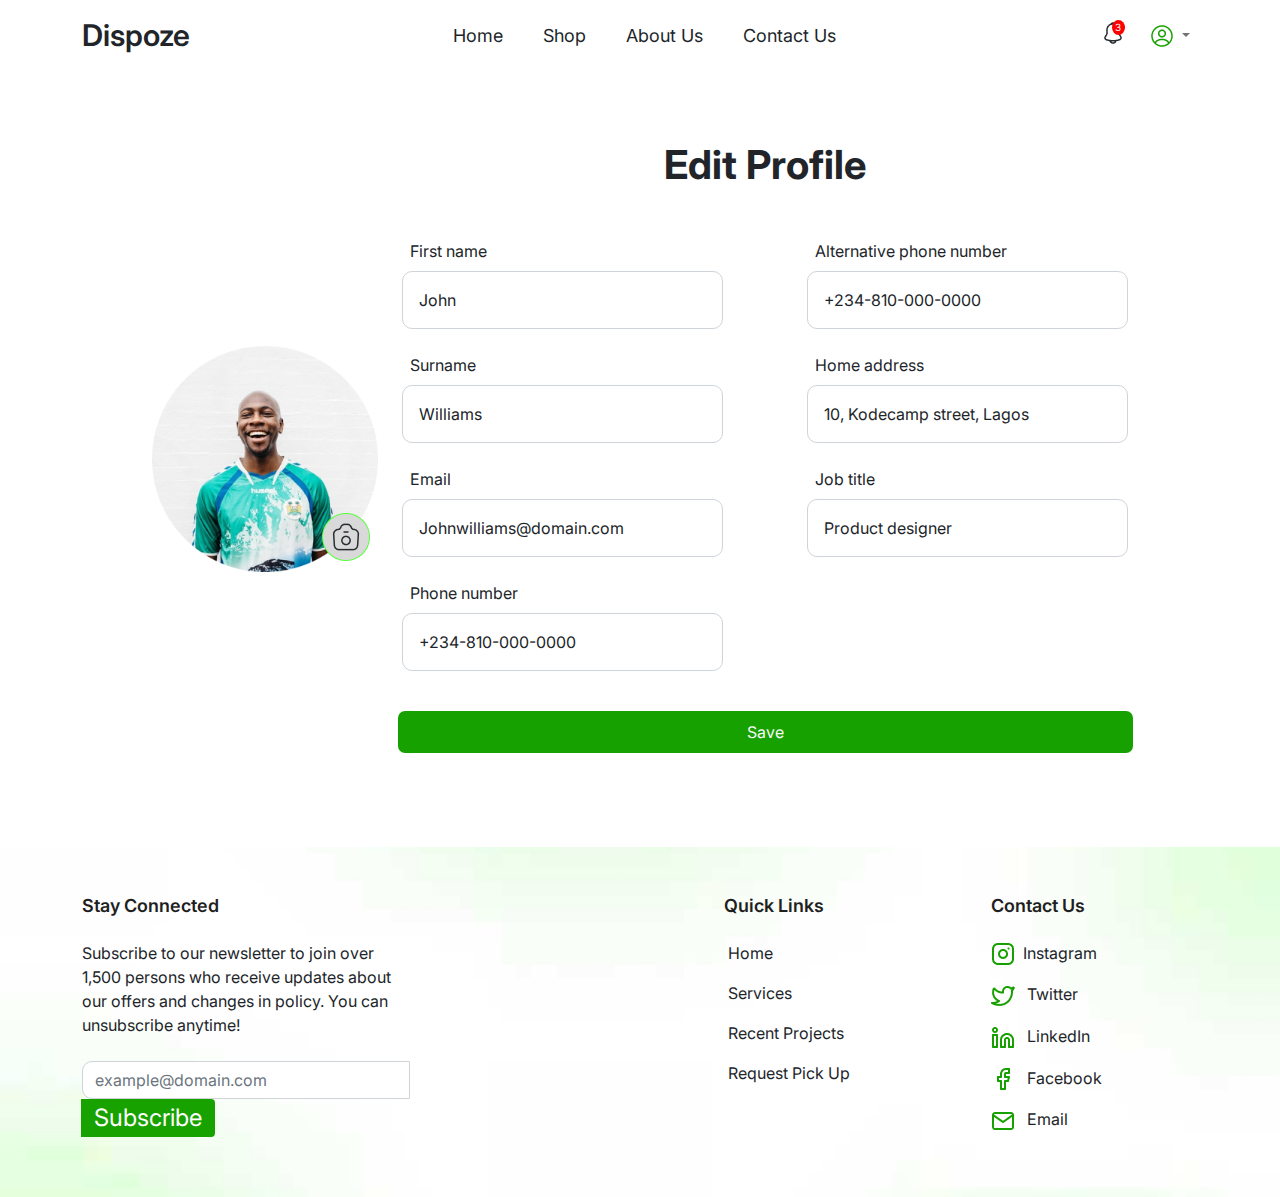
==== commit f42f7217: "kodecamp-dizpose-profile" ====
--- a/edit.html
+++ b/edit.html
@@ -7,7 +7,7 @@
     <title>edit-profile</title>
     <link rel="stylesheet" href="css/bootstrap.css">
     <link rel="stylesheet" href="css/bootstrap.min.css">
-    <link rel="stylesheet" href="css/style.css">
+    <link rel="stylesheet" href="css/profile-edit.css">
     <link rel="stylesheet" href="css/header-footer-loggedin.css">
 
     <link rel="preconnect" href="https://fonts.googleapis.com">
@@ -97,19 +97,19 @@
                                         <form action="">
                                             <div class="mb-4">
                                                 <label for="first_name" class="form-label ms-2">First name</label>
-                                                <input type="text" class="form-control p-3" id="first_name" aria-describedby="emailHelp" placeholder="John">
+                                                <input type="text" class="form-control p-3" id="first_name" aria-describedby="emailHelp" value="John">
                                             </div>
                                             <div class="mb-4">
                                                 <label for="surname" class="form-label ms-2">Surname</label>
-                                                <input type="text" class="form-control p-3" id="surname" aria-describedby="emailHelp" placeholder="Williams">
+                                                <input type="text" class="form-control p-3" id="surname" aria-describedby="emailHelp" value="Williams">
                                             </div>
                                             <div class="mb-4">
                                                 <label for="exampleInputEmail1" class="form-label ms-2">Email</label>
-                                                <input type="email" class="form-control p-3" id="exampleInputEmail1" aria-describedby="emailHelp" placeholder="Johnwilliams@domain.com">
+                                                <input type="email" class="form-control p-3" id="exampleInputEmail1" aria-describedby="emailHelp" value="Johnwilliams@domain.com">
                                             </div>
                                             <div class="mb-4">
                                                 <label for="phone_no" class="form-label ms-2">Phone number</label>
-                                                <input type="number" class="form-control p-3" id="phone_no" aria-describedby="emailHelp" placeholder="+234-810-000-0000">
+                                                <input type="text" class="form-control p-3" id="phone_no" aria-describedby="emailHelp" value="+234-810-000-0000">
                                             </div>
                                         </form>
                                     </div>
@@ -117,15 +117,15 @@
                                         <form action="">
                                             <div class="mb-4">
                                                 <label for="phone_no" class="form-label ms-2">Alternative phone number</label>
-                                                <input type="number" class="form-control p-3" id="phone_no" aria-describedby="emailHelp" placeholder="+234-810-000-0000">
+                                                <input type="text" class="form-control p-3" id="phone_no" aria-describedby="emailHelp" value="+234-810-000-0000">
                                             </div>
                                             <div class="mb-4">
                                                 <label for="home_address" class="form-label ms-2">Home address</label>
-                                                <input type="text" class="form-control p-3" id="home_address" aria-describedby="emailHelp" placeholder="10, Kodecamp street, Lagos">
+                                                <input type="text" class="form-control p-3" id="home_address" aria-describedby="emailHelp" value="10, Kodecamp street, Lagos">
                                             </div>
                                             <div class="mb-4">
                                                 <label for="Product_designer" class="form-label ms-2">Job title</label>
-                                                <input type="text" class="form-control p-3" id="exampleInputEmail1" aria-describedby="emailHelp" placeholder="Product designer">
+                                                <input type="text" class="form-control p-3" id="exampleInputEmail1" aria-describedby="emailHelp" value="Product designer">
                                             </div>
                                         </form>
                                     </div>
--- a/css/profile-edit.css
+++ b/css/profile-edit.css
@@ -0,0 +1,469 @@
+* {
+    padding: 0;
+    margin: 0;
+    box-sizing: border-box;
+}
+
+body {
+    font-family: 'Inter', sans-serif !important;
+}
+
+
+
+/* header, footer {
+    font-family: 'Inter', sans-serif !important;
+} */
+
+.nv-link:hover {
+    color: #17A200 !important;
+    border-bottom: 4px solid #17A200 !important;
+}
+
+.nv-lin:hover, footer a:hover {
+    text-decoration: underline !important;
+}
+
+footer {
+    background: url(../img/background_3.jpg) center/cover no-repeat;
+}
+
+#width {
+    width: 60% !important;
+}
+
+#nav-toggler {
+    /* position: absolute; */
+    left: 0%;
+    top: -37%;
+    border: none !important;
+}
+
+
+
+#hero .outskirt {
+    padding: 70px 70px;
+}
+
+#hero .first, #hero .secnd {
+    width: 46%;
+}
+
+/* label {
+    color: #000000;
+} */
+
+input[type= text], input[type= email], input[type= number], input[type="password"] {
+    border-radius: 10px;
+}
+
+.text-section {
+    margin-bottom: 50px;
+}
+.btn-section {
+    background: #17A200;
+    opacity: 0.5;
+    border-radius: 7px;
+    width: 80%;
+    margin: auto;
+}
+.btn-sectionII {
+    background: #17A100;
+    border-radius: 7px;
+    width: 98%;
+    margin: auto;
+}
+
+.secnd-img {
+    bottom: 5%;
+    left: 75%;
+}
+/* .btn-sectionIII {
+    background: #18a20083;
+    background: #19A200;
+    opacity: 0.5;
+    border-radius: 7px;
+    width: 99%;
+    margin: auto;
+} */
+
+/* .secnd-img {
+    bottom: 5%;
+    left: 75%;
+} */
+
+/* #login .login-form {
+    width: 55%;
+} */
+
+/* #login .text-area {
+    margin: 80px 0;
+} */
+
+/* #login a:hover {
+    text-decoration: underline !important;
+} */
+
+
+
+
+ 
+/* .line-box {
+    position: relative;
+    width: 60%;
+    height: 20px;
+    margin: auto;
+} */
+
+/* .line {
+    width: 100%;
+    position: absolute;
+    z-index: -50;
+} */
+
+/* .text {
+    width: 30%;
+    height: 20px;
+    background-color: white;
+    margin: auto;
+    text-align: center;
+    z-index: 50;
+} */
+
+
+/* #login .view {
+    bottom: 12%;
+    right: 0;
+} */
+
+
+/* #login .account {
+    margin-bottom: 80px;
+} */
+
+/* #login .line-box {
+    margin-bottom: 40px;
+} */
+
+
+/* #show {
+    display: none;
+} */
+
+/* .view-eye {
+    display: block !important;
+} */
+
+/* .hide-eye {
+    display: none !important;
+} */
+
+/* .view:focus {
+    box-shadow: none !important;
+} */
+
+
+
+
+
+@media (max-width: 426px) {
+
+    #width {
+        width: 100% !important;
+    }
+
+    .input-group .form-control, .input-group #button-addon2  {
+        border-radius: 7px !important;
+    }
+
+
+
+    /* .nav-link {
+        color: black !important;
+    } */
+
+    /* .nav-link .active {
+        border-bottom: none !important;
+    } */
+
+    /* #sign-up {
+        background-color: transparent !important;
+    } */
+
+    header .nav-item .nav-link:focus {
+        color: #17A200 !important;
+    }
+
+
+
+
+
+
+    /* .nv-link:hover {
+        color: #17A200 !important;
+        border-bottom: 4px solid #17A200 !important;
+    }
+
+    .item:hover {
+        color: #17A100 !important;
+    } */
+
+
+    #hero .outskirt {
+        padding: 0;
+        /* margin: 0 !important; */
+    }
+
+    .image-section {
+        width: 100%;
+        margin: auto;
+    }
+
+    .image-section .first-img {
+        width: 50%;
+        text-align: center !important;
+        margin: auto !important;
+    }
+
+    .image-section .secnd-img {
+        width: 10%;
+        bottom: 5%;
+        left: 65%;
+    }
+
+    #hero .first, #hero .secnd {
+        width: 100%;
+    }
+
+    .btn-section, .btn-sectionII {
+        width: 50%;
+        margin-bottom: 150px !important;
+    }
+
+    .contact {
+        margin-top: 20px !important;
+    }
+
+    .mb-5 {
+        margin-bottom: 20px !important;
+    }
+
+    .marg-btm {
+        margin-bottom: 50px;
+    }
+
+    #width {
+        width: 100% !important;
+    }
+
+    .input-group .form-control, .input-group #button-addon2  {
+        border-radius: 7px !important;
+    }
+
+    .navbar a {
+        font-size: 30px !important;
+    }
+
+    /* #login .text-area p {
+        font-size: 13px;
+    } */
+
+    /* #login .login-form {
+        width: 100%;
+    } */
+
+    /* .line-box {
+        width: 100%;
+    } */
+    
+    /* .text {
+        width: 40%;
+    } */
+
+    /* .line-box p {
+        font-size: 13px;
+    } */
+}
+
+
+
+@media (min-width: 427px) and (max-width: 800px) {
+
+
+    .nav-link {
+        color: black !important;
+    }
+
+    .nav-link.active {
+        border-bottom: none !important;
+    }
+
+    #sign-up {
+        background-color: transparent !important;
+    }
+
+    .width-md {
+        width: 100% !important;
+    }
+
+
+
+    #hero .outskirt {
+        padding: 0;
+        /* margin: 0 !important; */
+    }
+
+    .image-section {
+        width: 100%;
+        margin: auto;
+    }
+
+    .image-section .first-img {
+        width: 40%;
+        text-align: center !important;
+        margin: auto !important;
+    }
+
+    .image-section .secnd-img {
+        width: 8%;
+        bottom: 5%;
+        left: 60%;
+    }
+
+    /* #hero .first, #hero .secnd {
+        width: 100%;
+    } */
+
+    .btn-section, .btn-sectionII {
+        width: 50%;
+        margin-bottom: 150px !important;
+    }
+
+    .mb-5 {
+        margin-bottom: 20px !important;
+    }
+
+    .marg-btm {
+        margin-bottom: 50px;
+    }
+
+    header, #hero {
+        padding: 0 50px;
+    }
+
+    .navbar {
+        padding: 0 30px;
+    }
+
+    .nav-link {
+        color: black !important;
+    }
+
+    .nav-link.active {
+        border-bottom: none !important;
+    }
+
+    /* #sign-up {
+        background-color: transparent !important;
+    } */
+
+    .width-md {
+        width: 100% !important;
+    }
+
+    /* #login .login-form {
+        width: 70%;
+    } */
+
+    /* .line-box {
+        width: 70%;
+    } */
+
+    /* .text {
+        width: 45%;
+    } */
+}
+
+
+
+
+
+
+
+
+
+
+
+
+/* @import url('https://fonts.googleapis.com/css2?family=Inter:wght@400;600&display=swap'); */
+
+
+
+
+
+
+/* footer background */
+/* .last {
+    height: 60vh;
+    width: 100%;
+    background-color: rgba(141, 240, 121, 0.056); 
+    position: relative;
+    overflow: hidden;
+    z-index: -10;
+}
+
+.sidefade1 {
+    position: absolute;
+    width: 10%;
+    height: 10vh;
+    background-color: rgba(141, 240, 121, 0.1); 
+    border-radius: 50%;
+    right: -1%;
+    top: -6%;
+    box-shadow: 2px 25px 25px 55px rgba(141, 240, 121, 0.1);
+    z-index: -5;
+}
+
+.sidefade2 {
+    position: absolute;
+    width: 10%;
+    height: 10vh;
+    background-color: rgba(141, 240, 121, 0.1);
+    border-radius: 50%;
+    left: -1%;
+    bottom: -6%;
+    box-shadow: 2px 25px 25px 55px rgba(141, 240, 121, 0.1);
+    z-index: -5;
+}
+
+.sidefade3 {
+    position: absolute;
+    width: 10%;
+    height: 10vh;
+    background-color: rgba(141, 240, 121, 0.1);
+    border-radius: 50%;
+    left: 15%;
+    top: -2%;
+    box-shadow: 2px 25px 25px 55px rgba(141, 240, 121, 0.1);
+    z-index: -5;
+}
+
+.sidefade4 {
+    position: absolute;
+    width: 10%;
+    height: 10vh;
+    background-color: rgba(141, 240, 121, 0.1);
+    border-radius: 50%;
+    right: 15%;
+    bottom: -2%;
+    box-shadow: 2px 25px 25px 55px rgba(141, 240, 121, 0.1);
+    z-index: -5;
+}
+
+.container-flex {
+    display: flex;
+    justify-content: space-between;
+    align-items: center;
+    width: 80%;
+    margin: auto;
+    height: 100%;
+} */--- a/css/header-footer-loggedin.css
+++ b/css/header-footer-loggedin.css
@@ -27,7 +27,7 @@
 
 .notification-counter {
     width: 23%;
-    height: 1.5vh;
+    min-height: 1.5vh;
     border-radius: 50%;
     background: red;
     color: #ffff;
@@ -40,7 +40,7 @@
 @media (max-width: 1025px) {
     .notification-counter {
         width: 20%;
-        height: 3vh;
+        min-height: 3vh;
     }
     
 }
